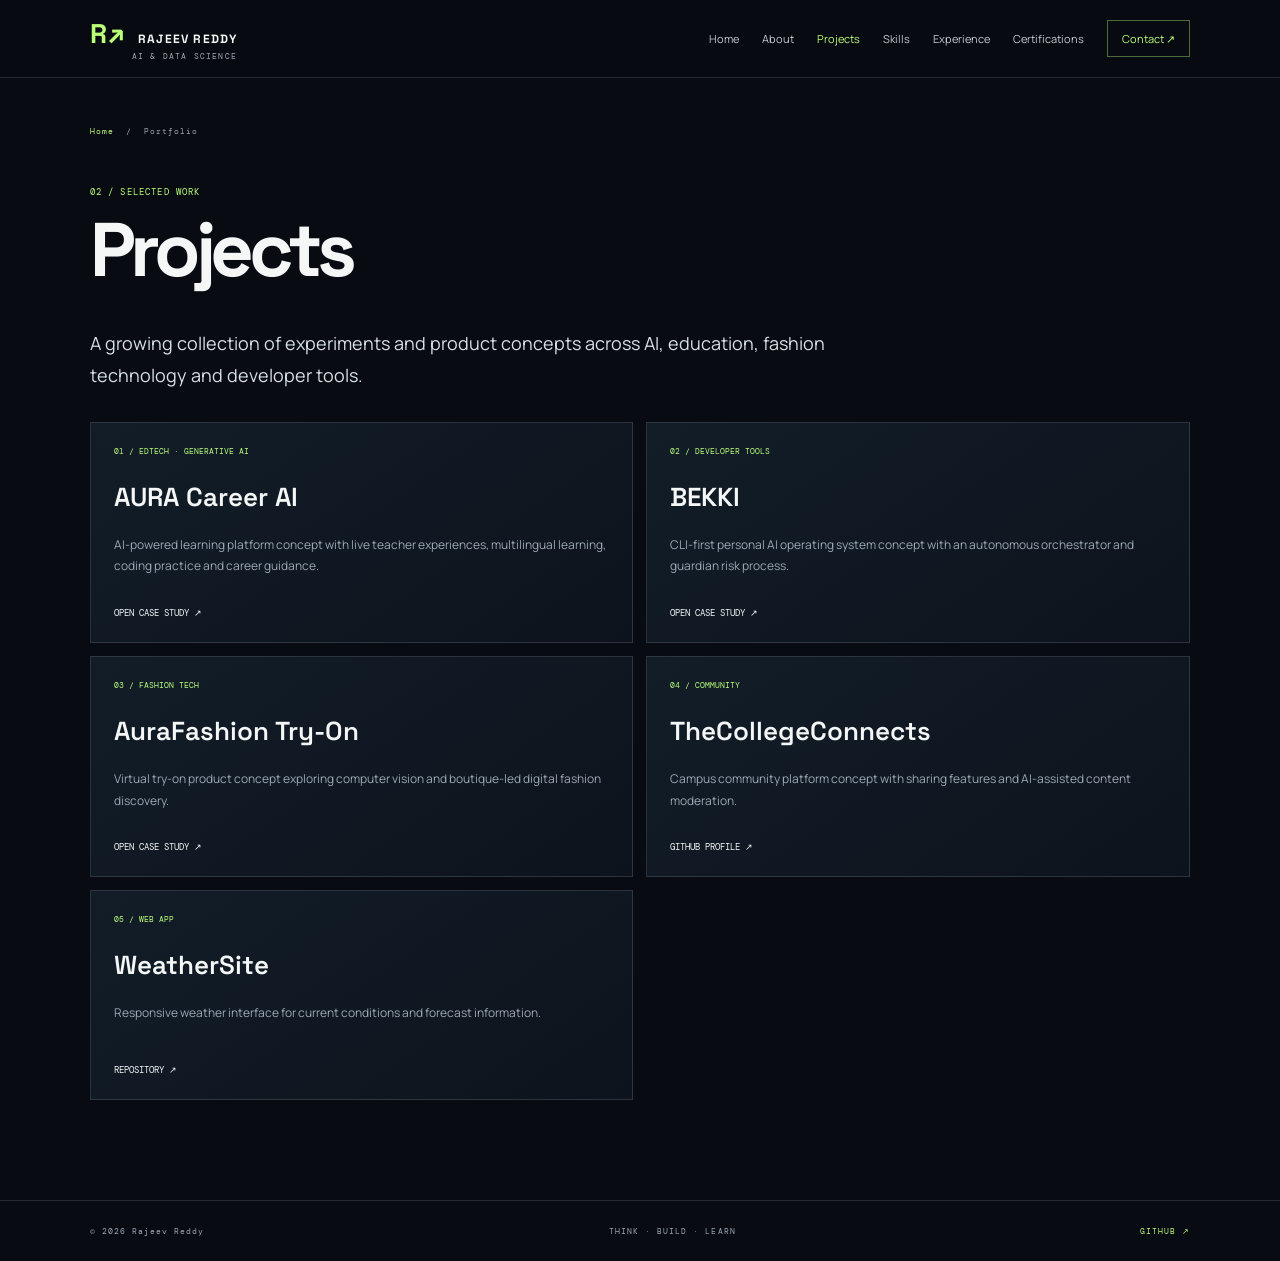
==== portfolio/projects/index.html @ c99e4bcc "Add dedicated portfolio module page: index.html" ====
<!doctype html><html lang="en"><head><meta charset="utf-8"><meta name="viewport" content="width=device-width,initial-scale=1"><meta name="theme-color" content="#080b12"><title>Projects | Rajeev Reddy</title><link rel="preconnect" href="https://fonts.googleapis.com"><link href="https://fonts.googleapis.com/css2?family=DM+Mono:wght@400;500&family=Manrope:wght@400;500;600;700;800&family=Space+Grotesk:wght@400;500;600;700&display=swap" rel="stylesheet"><link rel="stylesheet" href="/portfolio/modules.css"></head><body><header class="site-header"><a class="brand" href="/portfolio/"><b>R↗</b>RAJEEV REDDY<small>AI & DATA SCIENCE</small></a><button class="nav-toggle" aria-label="Toggle navigation">☰</button><nav class="site-nav"><a href="/portfolio/">Home</a><a href="/portfolio/about.html">About</a><a href="/portfolio/projects/">Projects</a><a href="/portfolio/skills.html">Skills</a><a href="/portfolio/experience.html">Experience</a><a href="/portfolio/certifications.html">Certifications</a><a class="nav-cta" href="/portfolio/contact.html">Contact ↗</a></nav></header><main class="module-wrap"><div class="breadcrumbs"><a href="/portfolio/">Home</a><span>/</span>Portfolio</div><p class="eyebrow">02 / SELECTED WORK</p><h1 class="page-title">Projects</h1><p class="lead">A growing collection of experiments and product concepts across AI, education, fashion technology and developer tools.</p><div class="project-list"><article class="project-card"><span class="num">01 / EDTECH · GENERATIVE AI</span><h2>AURA Career AI</h2><p>AI-powered learning platform concept with live teacher experiences, multilingual learning, coding practice and career guidance.</p><a href="/portfolio/projects/aura-career-ai.html">OPEN CASE STUDY ↗</a></article><article class="project-card"><span class="num">02 / DEVELOPER TOOLS</span><h2>BEKKI</h2><p>CLI-first personal AI operating system concept with an autonomous orchestrator and guardian risk process.</p><a href="/portfolio/projects/bekki.html">OPEN CASE STUDY ↗</a></article><article class="project-card"><span class="num">03 / FASHION TECH</span><h2>AuraFashion Try-On</h2><p>Virtual try-on product concept exploring computer vision and boutique-led digital fashion discovery.</p><a href="/portfolio/projects/aurafashion.html">OPEN CASE STUDY ↗</a></article><article class="project-card"><span class="num">04 / COMMUNITY</span><h2>TheCollegeConnects</h2><p>Campus community platform concept with sharing features and AI-assisted content moderation.</p><a href="https://github.com/rajeevreddy23">GITHUB PROFILE ↗</a></article><article class="project-card"><span class="num">05 / WEB APP</span><h2>WeatherSite</h2><p>Responsive weather interface for current conditions and forecast information.</p><a href="https://github.com/rajeevreddy23/WeatherSite">REPOSITORY ↗</a></article></div></main><footer class="site-footer"><span>© 2026 Rajeev Reddy</span><span>THINK · BUILD · LEARN</span><a href="https://github.com/rajeevreddy23">GITHUB ↗</a></footer><script src="/portfolio/modules.js"></script></body></html>
---- portfolio/modules.css ----
:root{--bg:#080b12;--panel:#111a25;--line:#ffffff20;--ink:#f4f7f6;--muted:#9ba8b3;--lime:#baff78;--cyan:#70e4d9;--mono:"DM Mono",monospace;--display:"Space Grotesk",sans-serif;--body:"Manrope",sans-serif}*{box-sizing:border-box}body{margin:0;background:var(--bg);color:var(--ink);font-family:var(--body)}a{color:inherit;text-decoration:none}.site-header{height:78px;padding:0 7%;display:flex;align-items:center;justify-content:space-between;position:sticky;top:0;background:#080b12ed;border-bottom:1px solid var(--line);z-index:20;backdrop-filter:blur(18px)}.brand{font:700 12px var(--display);letter-spacing:.1em}.brand b{color:var(--lime);font-size:27px;margin-right:12px}.brand small{display:block;color:var(--muted);font:8px var(--mono);margin-left:42px}.site-nav{display:flex;gap:23px;align-items:center}.site-nav a{font-size:11px;color:#c1cbd0}.site-nav a:hover,.site-nav .active{color:var(--lime)}.site-nav .nav-cta{border:1px solid #baff7866;padding:10px 14px;color:var(--lime)}.nav-toggle{display:none;background:none;color:white;border:0;font-size:23px}.home-wrap,.module-wrap{width:min(1160px,86%);margin:auto}.home-wrap{padding:90px 0}.home-grid{display:grid;grid-template-columns:1.05fr .95fr;gap:55px;align-items:center;min-height:480px}.eyebrow,.breadcrumbs,.module-card>span,.site-footer,.visual-caption,.meta{font:9px var(--mono);letter-spacing:.13em;color:var(--muted)}.eyebrow{color:var(--lime)}.status{font:9px var(--mono);color:var(--lime);margin-bottom:48px}.status i{display:inline-block;width:7px;height:7px;background:var(--lime);border-radius:50%;margin-right:8px}.home-title,.page-title{font:700 clamp(45px,6vw,76px)/1.04 var(--display);letter-spacing:-.07em;margin:16px 0}.home-title em{font-style:normal;color:var(--lime)}.home-title span{color:var(--cyan)}.home-copy,.body-copy{max-width:590px;color:var(--muted);font-size:13px;line-height:1.9}.actions{display:flex;gap:12px;margin-top:27px}.button{padding:14px 18px;font-size:11px;font-weight:700}.primary{background:var(--lime);color:#10170e}.secondary{border:1px solid var(--line)}.home-meta{display:flex;gap:24px;margin-top:55px;font:8px var(--mono);color:var(--muted)}.hero-visual{height:420px;position:relative;display:grid;place-items:center;background:radial-gradient(circle,#18363d,#0b1420 65%,#080b12);border:1px solid var(--line);overflow:hidden}.hero-visual:before{content:"";position:absolute;inset:0;background:linear-gradient(transparent 49%,#ffffff08 50%,transparent 51%),linear-gradient(90deg,transparent 49%,#ffffff08 50%,transparent 51%);background-size:34px 34px}.orbit{position:absolute;width:310px;height:310px;border:1px solid #70e4d966;border-radius:50%;animation:spin 22s linear infinite}.orbit.two{width:390px;height:190px;border-color:#a99aff88;animation-direction:reverse}.core{z-index:1;width:145px;height:145px;border-radius:50%;display:grid;place-content:center;text-align:center;background:radial-gradient(circle,#284b4c,#111b27 70%);border:1px solid #baff7888;box-shadow:0 0 60px #70e4d933}.core b{font:700 25px var(--display)}.core small{font:7px var(--mono);color:var(--muted)}.chip{position:absolute;z-index:2;padding:12px;background:#101c29e8;border:1px solid #ffffff25;font:8px var(--mono)}.c1{top:16%;left:4%}.c2{right:4%;top:45%}.c3{left:15%;bottom:13%}.visual-caption{position:absolute;bottom:13px;right:15px;font-size:7px}.module-section{padding-top:90px}.section-heading{display:flex;justify-content:space-between;align-items:end;gap:25px;margin-bottom:26px}.section-heading h2{font:600 40px var(--display);letter-spacing:-.05em;margin:8px 0}.section-heading em{font-style:normal;color:var(--lime)}.section-heading>p{max-width:340px;color:var(--muted);font-size:12px;line-height:1.8}.module-grid,.content-grid,.project-list{display:grid;grid-template-columns:repeat(3,1fr);gap:13px}.module-card,.content-card,.project-card{padding:23px;background:linear-gradient(145deg,#121d28,#0d131d);border:1px solid var(--line);transition:.25s}.module-card{min-height:165px;display:flex;flex-direction:column}.module-card:hover,.project-card:hover{transform:translateY(-4px);border-color:#baff7866}.module-card b{font:600 23px var(--display);margin-top:26px}.module-card b i{float:right;color:var(--lime);font-style:normal}.module-card small{font-size:10px;color:var(--muted);margin-top:8px}.module-card.featured{border-color:#baff7855;background:radial-gradient(ellipse at 100% 0,#263c32,#111b21 65%)}.module-wrap{padding:48px 0 100px;min-height:75vh}.breadcrumbs{display:flex;gap:12px;margin-bottom:50px;font-size:8px}.breadcrumbs a,.detail-link{color:var(--lime)}.page-title{margin:12px 0 38px}.lead{max-width:800px;color:#d6e0e3;font-size:18px;line-height:1.8}.content-grid{grid-template-columns:repeat(2,1fr);margin-top:32px}.content-card h2{font:600 22px var(--display);margin:12px 0}.content-card p,.project-card p{font-size:12px;color:var(--muted);line-height:1.8}.meta{color:var(--lime);font-size:8px}.tag-row{display:flex;flex-wrap:wrap;gap:7px;margin-top:16px}.tag-row span{border:1px solid var(--line);padding:7px 9px;font:8px var(--mono)}.project-list{grid-template-columns:repeat(2,1fr);margin-top:30px}.project-card{min-height:210px;display:flex;flex-direction:column}.project-card .num{font:8px var(--mono);color:var(--lime)}.project-card h2{font:600 26px var(--display);margin:24px 0 8px}.project-card a,.detail-link{font:9px var(--mono);margin-top:auto;padding-top:18px}.timeline{border-top:1px solid var(--line);margin-top:28px}.timeline-item{display:grid;grid-template-columns:220px 1fr;gap:25px;padding:27px 0;border-bottom:1px solid var(--line)}.timeline-item .date{font:9px var(--mono);color:var(--lime)}.timeline-item h2{font:600 22px var(--display);margin:0 0 8px}.timeline-item p{font-size:12px;color:var(--muted);line-height:1.8;margin:0}.contact-panel{padding:32px;border:1px solid #baff7855;background:radial-gradient(ellipse at 100% 0,#233b31,#101720 60%);max-width:760px}.contact-panel h2{font:600 30px var(--display)}.contact-panel a{display:inline-block;margin:12px 20px 0 0;color:var(--lime);font:10px var(--mono)}.site-footer{border-top:1px solid var(--line);padding:25px 7%;display:flex;justify-content:space-between;gap:15px;font-size:8px}.site-footer a{color:var(--lime)}@keyframes spin{to{transform:rotate(360deg)}}@media(max-width:800px){.site-header{height:68px}.nav-toggle{display:block}.site-nav{display:none;position:absolute;top:68px;left:0;right:0;padding:22px 7%;background:#0b111a;flex-direction:column;align-items:flex-start}.site-nav.open{display:flex}.home-grid{grid-template-columns:1fr}.hero-visual{height:320px}.module-grid{grid-template-columns:repeat(2,1fr)}.project-list,.content-grid{grid-template-columns:1fr}.section-heading{display:block}.timeline-item{grid-template-columns:1fr;gap:10px}.site-footer{flex-wrap:wrap}}@media(max-width:480px){.module-grid{grid-template-columns:1fr}.home-title{font-size:48px}.home-meta{flex-wrap:wrap}.actions{flex-wrap:wrap}.hero-visual{height:280px}}
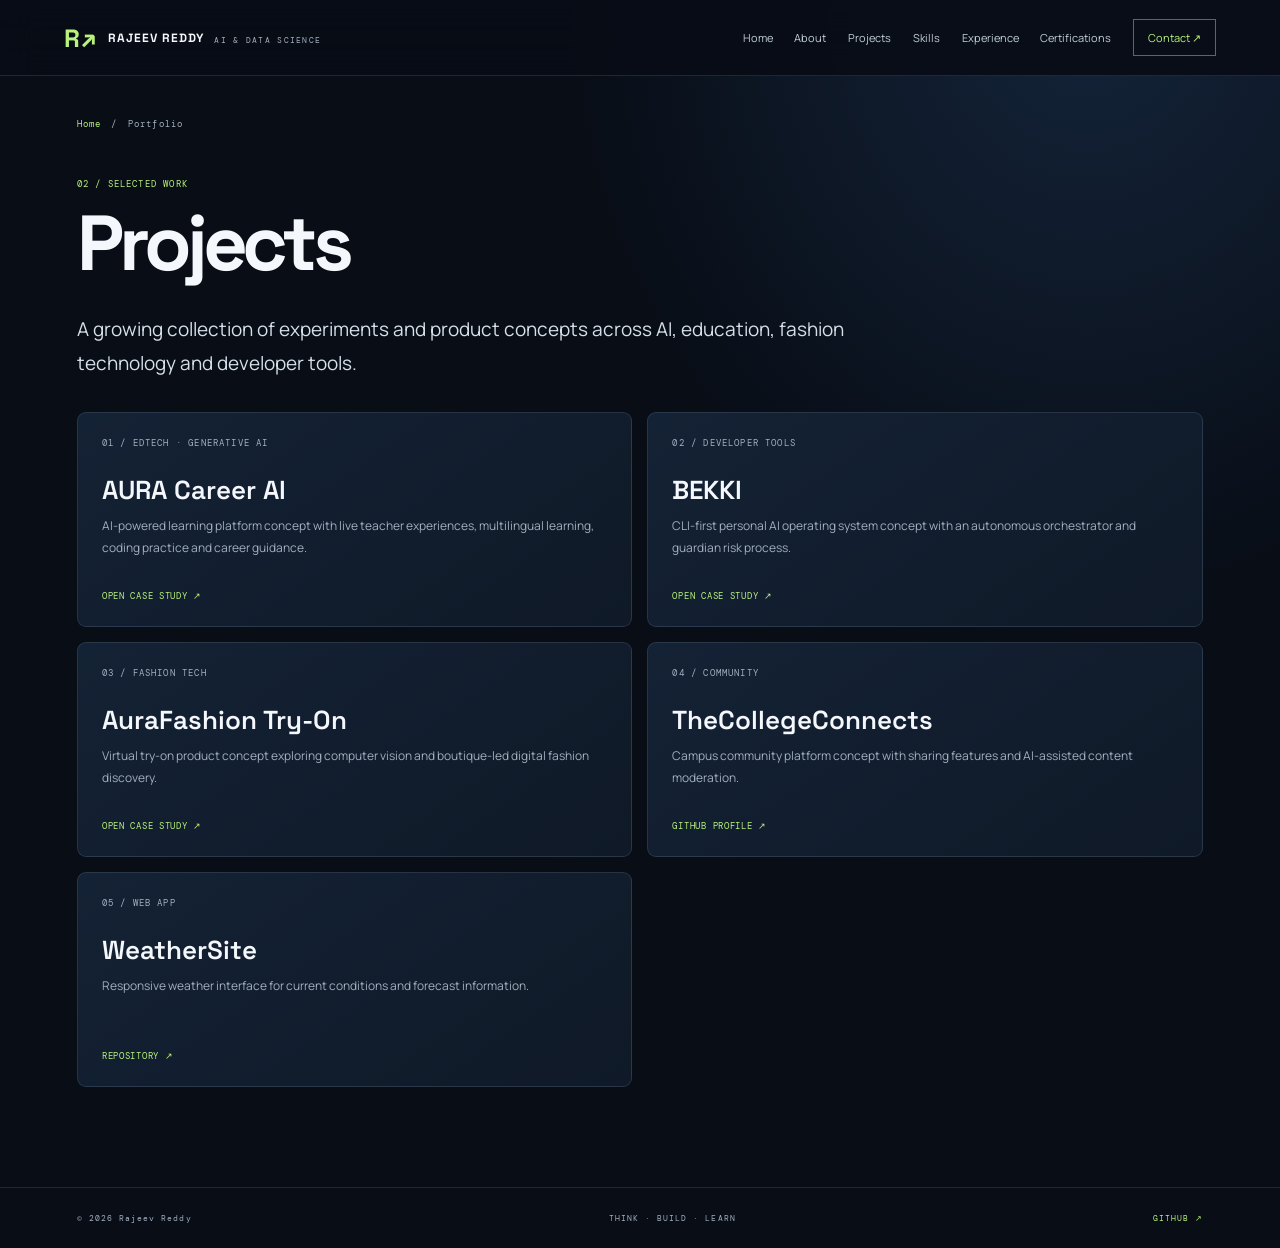
==== commit 352285a7: "Use verified GitHub profile destination for WeatherSite project" ====
--- a/portfolio/projects/index.html
+++ b/portfolio/projects/index.html
@@ -1 +1 @@
-<!doctype html><html lang="en"><head><meta charset="utf-8"><meta name="viewport" content="width=device-width,initial-scale=1"><meta name="theme-color" content="#080b12"><title>Projects | Rajeev Reddy</title><link rel="preconnect" href="https://fonts.googleapis.com"><link href="https://fonts.googleapis.com/css2?family=DM+Mono:wght@400;500&family=Manrope:wght@400;500;600;700;800&family=Space+Grotesk:wght@400;500;600;700&display=swap" rel="stylesheet"><link rel="stylesheet" href="/portfolio/modules.css"></head><body><header class="site-header"><a class="brand" href="/portfolio/"><b>R↗</b>RAJEEV REDDY<small>AI & DATA SCIENCE</small></a><button class="nav-toggle" aria-label="Toggle navigation">☰</button><nav class="site-nav"><a href="/portfolio/">Home</a><a href="/portfolio/about.html">About</a><a href="/portfolio/projects/">Projects</a><a href="/portfolio/skills.html">Skills</a><a href="/portfolio/experience.html">Experience</a><a href="/portfolio/certifications.html">Certifications</a><a class="nav-cta" href="/portfolio/contact.html">Contact ↗</a></nav></header><main class="module-wrap"><div class="breadcrumbs"><a href="/portfolio/">Home</a><span>/</span>Portfolio</div><p class="eyebrow">02 / SELECTED WORK</p><h1 class="page-title">Projects</h1><p class="lead">A growing collection of experiments and product concepts across AI, education, fashion technology and developer tools.</p><div class="project-list"><article class="project-card"><span class="num">01 / EDTECH · GENERATIVE AI</span><h2>AURA Career AI</h2><p>AI-powered learning platform concept with live teacher experiences, multilingual learning, coding practice and career guidance.</p><a href="/portfolio/projects/aura-career-ai.html">OPEN CASE STUDY ↗</a></article><article class="project-card"><span class="num">02 / DEVELOPER TOOLS</span><h2>BEKKI</h2><p>CLI-first personal AI operating system concept with an autonomous orchestrator and guardian risk process.</p><a href="/portfolio/projects/bekki.html">OPEN CASE STUDY ↗</a></article><article class="project-card"><span class="num">03 / FASHION TECH</span><h2>AuraFashion Try-On</h2><p>Virtual try-on product concept exploring computer vision and boutique-led digital fashion discovery.</p><a href="/portfolio/projects/aurafashion.html">OPEN CASE STUDY ↗</a></article><article class="project-card"><span class="num">04 / COMMUNITY</span><h2>TheCollegeConnects</h2><p>Campus community platform concept with sharing features and AI-assisted content moderation.</p><a href="https://github.com/rajeevreddy23">GITHUB PROFILE ↗</a></article><article class="project-card"><span class="num">05 / WEB APP</span><h2>WeatherSite</h2><p>Responsive weather interface for current conditions and forecast information.</p><a href="https://github.com/rajeevreddy23/WeatherSite">REPOSITORY ↗</a></article></div></main><footer class="site-footer"><span>© 2026 Rajeev Reddy</span><span>THINK · BUILD · LEARN</span><a href="https://github.com/rajeevreddy23">GITHUB ↗</a></footer><script src="/portfolio/modules.js"></script></body></html>+<!doctype html><html lang="en"><head><meta charset="utf-8"><meta name="viewport" content="width=device-width,initial-scale=1"><meta name="theme-color" content="#080b12"><title>Projects | Rajeev Reddy</title><link rel="preconnect" href="https://fonts.googleapis.com"><link href="https://fonts.googleapis.com/css2?family=DM+Mono:wght@400;500&family=Manrope:wght@400;500;600;700;800&family=Space+Grotesk:wght@400;500;600;700&display=swap" rel="stylesheet"><link rel="stylesheet" href="/portfolio/modules.css"></head><body><header class="site-header"><a class="brand" href="/portfolio/"><b>R↗</b>RAJEEV REDDY<small>AI & DATA SCIENCE</small></a><button class="nav-toggle" aria-label="Toggle navigation">☰</button><nav class="site-nav"><a href="/portfolio/">Home</a><a href="/portfolio/about.html">About</a><a href="/portfolio/projects/">Projects</a><a href="/portfolio/skills.html">Skills</a><a href="/portfolio/experience.html">Experience</a><a href="/portfolio/certifications.html">Certifications</a><a class="nav-cta" href="/portfolio/contact.html">Contact ↗</a></nav></header><main class="module-wrap"><div class="breadcrumbs"><a href="/portfolio/">Home</a><span>/</span>Portfolio</div><p class="eyebrow">02 / SELECTED WORK</p><h1 class="page-title">Projects</h1><p class="lead">A growing collection of experiments and product concepts across AI, education, fashion technology and developer tools.</p><div class="project-list"><article class="project-card"><span class="num">01 / EDTECH · GENERATIVE AI</span><h2>AURA Career AI</h2><p>AI-powered learning platform concept with live teacher experiences, multilingual learning, coding practice and career guidance.</p><a href="/portfolio/projects/aura-career-ai.html">OPEN CASE STUDY ↗</a></article><article class="project-card"><span class="num">02 / DEVELOPER TOOLS</span><h2>BEKKI</h2><p>CLI-first personal AI operating system concept with an autonomous orchestrator and guardian risk process.</p><a href="/portfolio/projects/bekki.html">OPEN CASE STUDY ↗</a></article><article class="project-card"><span class="num">03 / FASHION TECH</span><h2>AuraFashion Try-On</h2><p>Virtual try-on product concept exploring computer vision and boutique-led digital fashion discovery.</p><a href="/portfolio/projects/aurafashion.html">OPEN CASE STUDY ↗</a></article><article class="project-card"><span class="num">04 / COMMUNITY</span><h2>TheCollegeConnects</h2><p>Campus community platform concept with sharing features and AI-assisted content moderation.</p><a href="https://github.com/rajeevreddy23">GITHUB PROFILE ↗</a></article><article class="project-card"><span class="num">05 / WEB APP</span><h2>WeatherSite</h2><p>Responsive weather interface for current conditions and forecast information.</p><a href="https://github.com/rajeevreddy23">REPOSITORY ↗</a></article></div></main><footer class="site-footer"><span>© 2026 Rajeev Reddy</span><span>THINK · BUILD · LEARN</span><a href="https://github.com/rajeevreddy23">GITHUB ↗</a></footer><script src="/portfolio/modules.js"></script></body></html>
--- a/portfolio/modules.css
+++ b/portfolio/modules.css
@@ -1 +1 @@
-:root{--bg:#080b12;--panel:#111a25;--line:#ffffff20;--ink:#f4f7f6;--muted:#9ba8b3;--lime:#baff78;--cyan:#70e4d9;--mono:"DM Mono",monospace;--display:"Space Grotesk",sans-serif;--body:"Manrope",sans-serif}*{box-sizing:border-box}body{margin:0;background:var(--bg);color:var(--ink);font-family:var(--body)}a{color:inherit;text-decoration:none}.site-header{height:78px;padding:0 7%;display:flex;align-items:center;justify-content:space-between;position:sticky;top:0;background:#080b12ed;border-bottom:1px solid var(--line);z-index:20;backdrop-filter:blur(18px)}.brand{font:700 12px var(--display);letter-spacing:.1em}.brand b{color:var(--lime);font-size:27px;margin-right:12px}.brand small{display:block;color:var(--muted);font:8px var(--mono);margin-left:42px}.site-nav{display:flex;gap:23px;align-items:center}.site-nav a{font-size:11px;color:#c1cbd0}.site-nav a:hover,.site-nav .active{color:var(--lime)}.site-nav .nav-cta{border:1px solid #baff7866;padding:10px 14px;color:var(--lime)}.nav-toggle{display:none;background:none;color:white;border:0;font-size:23px}.home-wrap,.module-wrap{width:min(1160px,86%);margin:auto}.home-wrap{padding:90px 0}.home-grid{display:grid;grid-template-columns:1.05fr .95fr;gap:55px;align-items:center;min-height:480px}.eyebrow,.breadcrumbs,.module-card>span,.site-footer,.visual-caption,.meta{font:9px var(--mono);letter-spacing:.13em;color:var(--muted)}.eyebrow{color:var(--lime)}.status{font:9px var(--mono);color:var(--lime);margin-bottom:48px}.status i{display:inline-block;width:7px;height:7px;background:var(--lime);border-radius:50%;margin-right:8px}.home-title,.page-title{font:700 clamp(45px,6vw,76px)/1.04 var(--display);letter-spacing:-.07em;margin:16px 0}.home-title em{font-style:normal;color:var(--lime)}.home-title span{color:var(--cyan)}.home-copy,.body-copy{max-width:590px;color:var(--muted);font-size:13px;line-height:1.9}.actions{display:flex;gap:12px;margin-top:27px}.button{padding:14px 18px;font-size:11px;font-weight:700}.primary{background:var(--lime);color:#10170e}.secondary{border:1px solid var(--line)}.home-meta{display:flex;gap:24px;margin-top:55px;font:8px var(--mono);color:var(--muted)}.hero-visual{height:420px;position:relative;display:grid;place-items:center;background:radial-gradient(circle,#18363d,#0b1420 65%,#080b12);border:1px solid var(--line);overflow:hidden}.hero-visual:before{content:"";position:absolute;inset:0;background:linear-gradient(transparent 49%,#ffffff08 50%,transparent 51%),linear-gradient(90deg,transparent 49%,#ffffff08 50%,transparent 51%);background-size:34px 34px}.orbit{position:absolute;width:310px;height:310px;border:1px solid #70e4d966;border-radius:50%;animation:spin 22s linear infinite}.orbit.two{width:390px;height:190px;border-color:#a99aff88;animation-direction:reverse}.core{z-index:1;width:145px;height:145px;border-radius:50%;display:grid;place-content:center;text-align:center;background:radial-gradient(circle,#284b4c,#111b27 70%);border:1px solid #baff7888;box-shadow:0 0 60px #70e4d933}.core b{font:700 25px var(--display)}.core small{font:7px var(--mono);color:var(--muted)}.chip{position:absolute;z-index:2;padding:12px;background:#101c29e8;border:1px solid #ffffff25;font:8px var(--mono)}.c1{top:16%;left:4%}.c2{right:4%;top:45%}.c3{left:15%;bottom:13%}.visual-caption{position:absolute;bottom:13px;right:15px;font-size:7px}.module-section{padding-top:90px}.section-heading{display:flex;justify-content:space-between;align-items:end;gap:25px;margin-bottom:26px}.section-heading h2{font:600 40px var(--display);letter-spacing:-.05em;margin:8px 0}.section-heading em{font-style:normal;color:var(--lime)}.section-heading>p{max-width:340px;color:var(--muted);font-size:12px;line-height:1.8}.module-grid,.content-grid,.project-list{display:grid;grid-template-columns:repeat(3,1fr);gap:13px}.module-card,.content-card,.project-card{padding:23px;background:linear-gradient(145deg,#121d28,#0d131d);border:1px solid var(--line);transition:.25s}.module-card{min-height:165px;display:flex;flex-direction:column}.module-card:hover,.project-card:hover{transform:translateY(-4px);border-color:#baff7866}.module-card b{font:600 23px var(--display);margin-top:26px}.module-card b i{float:right;color:var(--lime);font-style:normal}.module-card small{font-size:10px;color:var(--muted);margin-top:8px}.module-card.featured{border-color:#baff7855;background:radial-gradient(ellipse at 100% 0,#263c32,#111b21 65%)}.module-wrap{padding:48px 0 100px;min-height:75vh}.breadcrumbs{display:flex;gap:12px;margin-bottom:50px;font-size:8px}.breadcrumbs a,.detail-link{color:var(--lime)}.page-title{margin:12px 0 38px}.lead{max-width:800px;color:#d6e0e3;font-size:18px;line-height:1.8}.content-grid{grid-template-columns:repeat(2,1fr);margin-top:32px}.content-card h2{font:600 22px var(--display);margin:12px 0}.content-card p,.project-card p{font-size:12px;color:var(--muted);line-height:1.8}.meta{color:var(--lime);font-size:8px}.tag-row{display:flex;flex-wrap:wrap;gap:7px;margin-top:16px}.tag-row span{border:1px solid var(--line);padding:7px 9px;font:8px var(--mono)}.project-list{grid-template-columns:repeat(2,1fr);margin-top:30px}.project-card{min-height:210px;display:flex;flex-direction:column}.project-card .num{font:8px var(--mono);color:var(--lime)}.project-card h2{font:600 26px var(--display);margin:24px 0 8px}.project-card a,.detail-link{font:9px var(--mono);margin-top:auto;padding-top:18px}.timeline{border-top:1px solid var(--line);margin-top:28px}.timeline-item{display:grid;grid-template-columns:220px 1fr;gap:25px;padding:27px 0;border-bottom:1px solid var(--line)}.timeline-item .date{font:9px var(--mono);color:var(--lime)}.timeline-item h2{font:600 22px var(--display);margin:0 0 8px}.timeline-item p{font-size:12px;color:var(--muted);line-height:1.8;margin:0}.contact-panel{padding:32px;border:1px solid #baff7855;background:radial-gradient(ellipse at 100% 0,#233b31,#101720 60%);max-width:760px}.contact-panel h2{font:600 30px var(--display)}.contact-panel a{display:inline-block;margin:12px 20px 0 0;color:var(--lime);font:10px var(--mono)}.site-footer{border-top:1px solid var(--line);padding:25px 7%;display:flex;justify-content:space-between;gap:15px;font-size:8px}.site-footer a{color:var(--lime)}@keyframes spin{to{transform:rotate(360deg)}}@media(max-width:800px){.site-header{height:68px}.nav-toggle{display:block}.site-nav{display:none;position:absolute;top:68px;left:0;right:0;padding:22px 7%;background:#0b111a;flex-direction:column;align-items:flex-start}.site-nav.open{display:flex}.home-grid{grid-template-columns:1fr}.hero-visual{height:320px}.module-grid{grid-template-columns:repeat(2,1fr)}.project-list,.content-grid{grid-template-columns:1fr}.section-heading{display:block}.timeline-item{grid-template-columns:1fr;gap:10px}.site-footer{flex-wrap:wrap}}@media(max-width:480px){.module-grid{grid-template-columns:1fr}.home-title{font-size:48px}.home-meta{flex-wrap:wrap}.actions{flex-wrap:wrap}.hero-visual{height:280px}}+:root{color-scheme:dark;--bg:#080d16;--surface:#101a28;--surface2:#142235;--line:rgba(185,207,226,.14);--text:#f4f7fb;--muted:#a2afbf;--accent:#b9f27c;--blue:#79c8ff;--mono:"DM Mono",monospace;--display:"Space Grotesk",sans-serif;--body:"Manrope",sans-serif}*{box-sizing:border-box}html{scroll-behavior:smooth;scroll-padding-top:90px}body{margin:0;min-width:320px;background:radial-gradient(ellipse at 85% 0%,#14243a 0,transparent 34%),var(--bg);color:var(--text);font-family:var(--body);overflow-x:hidden}a{color:inherit;text-decoration:none}button{font:inherit}.site-header{height:76px;padding:0 max(5%,calc((100% - 1240px)/2));display:flex;align-items:center;justify-content:space-between;gap:24px;position:sticky;top:0;background:rgba(8,13,22,.92);border-bottom:1px solid var(--line);z-index:50;backdrop-filter:blur(18px)}.brand{display:flex;align-items:center;gap:10px;white-space:nowrap;font:700 12px var(--display);letter-spacing:.08em}.brand b{font-size:25px;color:var(--accent)}.brand small{display:block;font:8px var(--mono);color:var(--muted);letter-spacing:.16em;margin-top:4px}.site-nav{display:flex;align-items:center;gap:clamp(12px,1.7vw,24px)}.site-nav a{font-size:11px;color:#c3cfdb;white-space:nowrap;transition:color .2s}.site-nav a:hover,.site-nav a.active{color:var(--accent)}.site-nav .nav-cta{padding:10px 14px;border:1px solid #b9f27c70;color:var(--accent)}.nav-toggle{display:none;background:transparent;color:var(--text);border:1px solid var(--line);border-radius:9px;padding:8px 11px;font-size:20px}.home-wrap,.module-wrap{width:min(1160px,88%);margin-inline:auto}.home-wrap{padding:clamp(55px,8vw,100px) 0 90px}.home-grid{display:grid;grid-template-columns:minmax(0,1.05fr) minmax(300px,.95fr);gap:clamp(28px,5vw,68px);align-items:center}.status,.eyebrow,.breadcrumbs,.module-card>span,.site-footer,.visual-caption,.meta,.project-card .num,.timeline-item .date{font:9px var(--mono);letter-spacing:.13em;color:var(--muted)}.status{color:var(--accent);margin-bottom:38px}.status i{display:inline-block;width:7px;height:7px;border-radius:50%;background:var(--accent);box-shadow:0 0 12px #b9f27c88;margin-right:9px}.eyebrow{color:var(--accent);margin:0 0 14px}.home-title,.page-title{font:700 clamp(44px,6.1vw,78px)/1.02 var(--display);letter-spacing:-.065em;margin:15px 0 22px;overflow-wrap:anywhere}.home-title em,.section-heading em{font-style:normal;color:var(--accent)}.home-title>span{color:var(--blue)}.home-copy,.body-copy{max-width:570px;color:var(--muted);font-size:14px;line-height:1.9}.actions{display:flex;flex-wrap:wrap;gap:12px;margin-top:27px}.button{display:inline-flex;align-items:center;justify-content:center;min-height:46px;padding:0 18px;font-size:11px;font-weight:800;border-radius:5px;transition:transform .2s,background .2s}.button:hover{transform:translateY(-2px)}.primary{background:var(--accent);color:#11190d}.secondary{border:1px solid var(--line);background:#ffffff05}.home-meta{display:flex;flex-wrap:wrap;gap:22px;margin-top:48px;font:8px var(--mono);letter-spacing:.1em;color:var(--muted)}.hero-visual{height:clamp(300px,38vw,440px);min-width:0;position:relative;display:grid;place-items:center;background:radial-gradient(circle at 50% 45%,#1b3547,#101b2b 58%,#0b111c);border:1px solid var(--line);border-radius:14px;overflow:hidden;isolation:isolate}.hero-visual:before{content:"";position:absolute;inset:0;background-image:linear-gradient(#ffffff08 1px,transparent 1px),linear-gradient(90deg,#ffffff08 1px,transparent 1px);background-size:34px 34px;mask-image:radial-gradient(ellipse at center,#000 20%,transparent 80%)}.orbit{position:absolute;width:min(72%,310px);aspect-ratio:1;border:1px solid #79c8ff65;border-radius:50%;animation:spin 28s linear infinite}.orbit.two{width:min(92%,390px);height:auto;aspect-ratio:2.05;border-color:#b9f27c65;transform:rotate(-28deg);animation-direction:reverse}.core{z-index:1;width:clamp(110px,16vw,150px);aspect-ratio:1;border-radius:50%;display:grid;place-content:center;text-align:center;background:radial-gradient(circle at 35% 25%,#35556a,#111d2d 72%);border:1px solid #b9f27c88;box-shadow:0 0 60px #79c8ff20}.core b{font:700 clamp(22px,3vw,28px) var(--display)}.core small{font:7px var(--mono);color:var(--muted);margin-top:6px}.chip{position:absolute;z-index:2;max-width:46%;padding:10px 12px;background:#0b1422ed;border:1px solid #ffffff25;border-radius:5px;font:clamp(7px,.8vw,9px) var(--mono);letter-spacing:.04em;white-space:nowrap}.c1{top:16%;left:4%}.c2{right:3%;top:47%}.c3{left:12%;bottom:14%}.visual-caption{position:absolute;bottom:14px;right:14px;font-size:7px}.module-section{padding-top:clamp(70px,9vw,112px)}.section-heading{display:flex;justify-content:space-between;align-items:end;gap:30px;margin-bottom:28px}.section-heading h2{font:600 clamp(32px,4.2vw,48px)/1.08 var(--display);letter-spacing:-.055em;margin:8px 0}.section-heading>p{max-width:350px;color:var(--muted);font-size:12px;line-height:1.8}.module-grid{display:grid;grid-template-columns:repeat(3,minmax(0,1fr));gap:14px}.module-card,.content-card,.project-card{min-width:0;padding:24px;background:linear-gradient(145deg,#142235,#0f1927);border:1px solid var(--line);border-radius:9px;transition:transform .22s,border-color .22s,background .22s}.module-card{min-height:165px;display:flex;flex-direction:column}.module-card:hover,.project-card:hover{transform:translateY(-4px);border-color:#b9f27c80}.module-card b{font:600 clamp(20px,2vw,24px) var(--display);margin-top:25px}.module-card b i{float:right;color:var(--accent);font-style:normal}.module-card small{font-size:11px;line-height:1.6;color:var(--muted);margin-top:8px}.module-card.featured{border-color:#b9f27c70;background:linear-gradient(145deg,#1c342e,#101c27)}.module-wrap{padding:42px 0 100px;min-height:78vh}.breadcrumbs{display:flex;flex-wrap:wrap;gap:10px;margin-bottom:48px;font-size:9px}.breadcrumbs a,.detail-link{color:var(--accent)}.page-title{margin:12px 0 28px}.lead{max-width:800px;color:#d6e0e9;font-size:clamp(16px,2vw,19px);line-height:1.8}.content-grid{display:grid;grid-template-columns:repeat(2,minmax(0,1fr));gap:14px;margin-top:32px}.content-card h2{font:600 22px var(--display);margin:12px 0}.content-card p,.project-card p{font-size:12px;color:var(--muted);line-height:1.85}.meta{color:var(--accent);font-size:8px}.tag-row{display:flex;flex-wrap:wrap;gap:7px;margin-top:16px}.tag-row span{border:1px solid var(--line);border-radius:4px;padding:8px 10px;font:8px var(--mono);color:#d0dce6}.project-list{display:grid;grid-template-columns:repeat(2,minmax(0,1fr));gap:15px;margin-top:32px}.project-card{min-height:215px;display:flex;flex-direction:column}.project-card h2{font:600 26px var(--display);margin:24px 0 8px}.project-card p{margin:0 0 18px}.project-card>a,.detail-link{font:9px var(--mono);letter-spacing:.08em;margin-top:auto;padding-top:12px}.project-card>a{color:var(--accent)}.timeline{border-top:1px solid var(--line);margin-top:30px}.timeline-item{display:grid;grid-template-columns:220px minmax(0,1fr);gap:25px;padding:27px 0;border-bottom:1px solid var(--line)}.timeline-item .date{color:var(--accent)}.timeline-item h2{font:600 22px var(--display);margin:0 0 8px}.timeline-item p{color:var(--muted);font-size:12px;line-height:1.8;margin:0}.contact-panel{padding:clamp(24px,5vw,40px);border:1px solid #b9f27c70;border-radius:12px;background:radial-gradient(ellipse at 100% 0,#243b38,#111b29 65%);max-width:780px}.contact-panel h2{font:600 clamp(25px,4vw,34px) var(--display)}.contact-panel a{display:inline-block;margin:10px 20px 0 0;color:var(--accent);font:10px var(--mono)}.site-footer{border-top:1px solid var(--line);padding:25px max(6%,calc((100% - 1160px)/2));display:flex;justify-content:space-between;gap:15px;font-size:8px}.site-footer a{color:var(--accent)}@keyframes spin{to{transform:rotate(360deg)}}@media(max-width:980px){.site-header{padding-inline:5%}.nav-toggle{display:block}.site-nav{display:none;position:absolute;top:75px;left:0;right:0;padding:18px 6% 24px;background:#0b1421;border-bottom:1px solid var(--line);box-shadow:0 18px 30px #0008;flex-direction:column;align-items:stretch;gap:0}.site-nav.open{display:flex}.site-nav a{padding:13px 3px;border-bottom:1px solid #ffffff0c;font-size:13px}.site-nav .nav-cta{margin-top:12px;text-align:center;border:1px solid #b9f27c70}.home-grid{grid-template-columns:minmax(0,1fr) minmax(250px,.85fr);gap:28px}.home-title{font-size:clamp(42px,6vw,62px)}.module-grid{grid-template-columns:repeat(2,minmax(0,1fr))}}@media(max-width:680px){.site-header{height:68px}.site-nav{top:67px}.brand{font-size:11px}.home-wrap,.module-wrap{width:88%}.home-wrap{padding-top:48px}.home-grid{grid-template-columns:minmax(0,1fr);gap:34px}.home-title{font-size:clamp(43px,11vw,62px);line-height:1.02}.status{font-size:8px;margin-bottom:30px}.home-copy{font-size:13px}.hero-visual{height:300px;width:100%}.module-section{padding-top:68px}.section-heading{display:block}.section-heading>p{margin-top:12px}.module-grid,.project-list,.content-grid{grid-template-columns:minmax(0,1fr)}.module-card{min-height:145px}.module-card b{margin-top:20px}.module-wrap{padding-top:30px}.breadcrumbs{margin-bottom:35px}.page-title{font-size:clamp(42px,11vw,58px)}.lead{font-size:16px}.timeline-item{grid-template-columns:minmax(0,1fr);gap:9px}.site-footer{padding:22px 6%;flex-wrap:wrap}.home-meta{margin-top:35px}.chip{font-size:7px;padding:8px}.c1{left:3%}.c2{right:2%}.c3{left:8%}}@media(max-width:380px){.home-title{font-size:42px}.actions .button{width:100%}.hero-visual{height:260px}.chip{letter-spacing:0}.module-card,.content-card,.project-card{padding:20px}}@media(prefers-reduced-motion:reduce){*,*::before,*::after{scroll-behavior:auto!important;animation-duration:.01ms!important;animation-iteration-count:1!important;transition-duration:.01ms!important}}
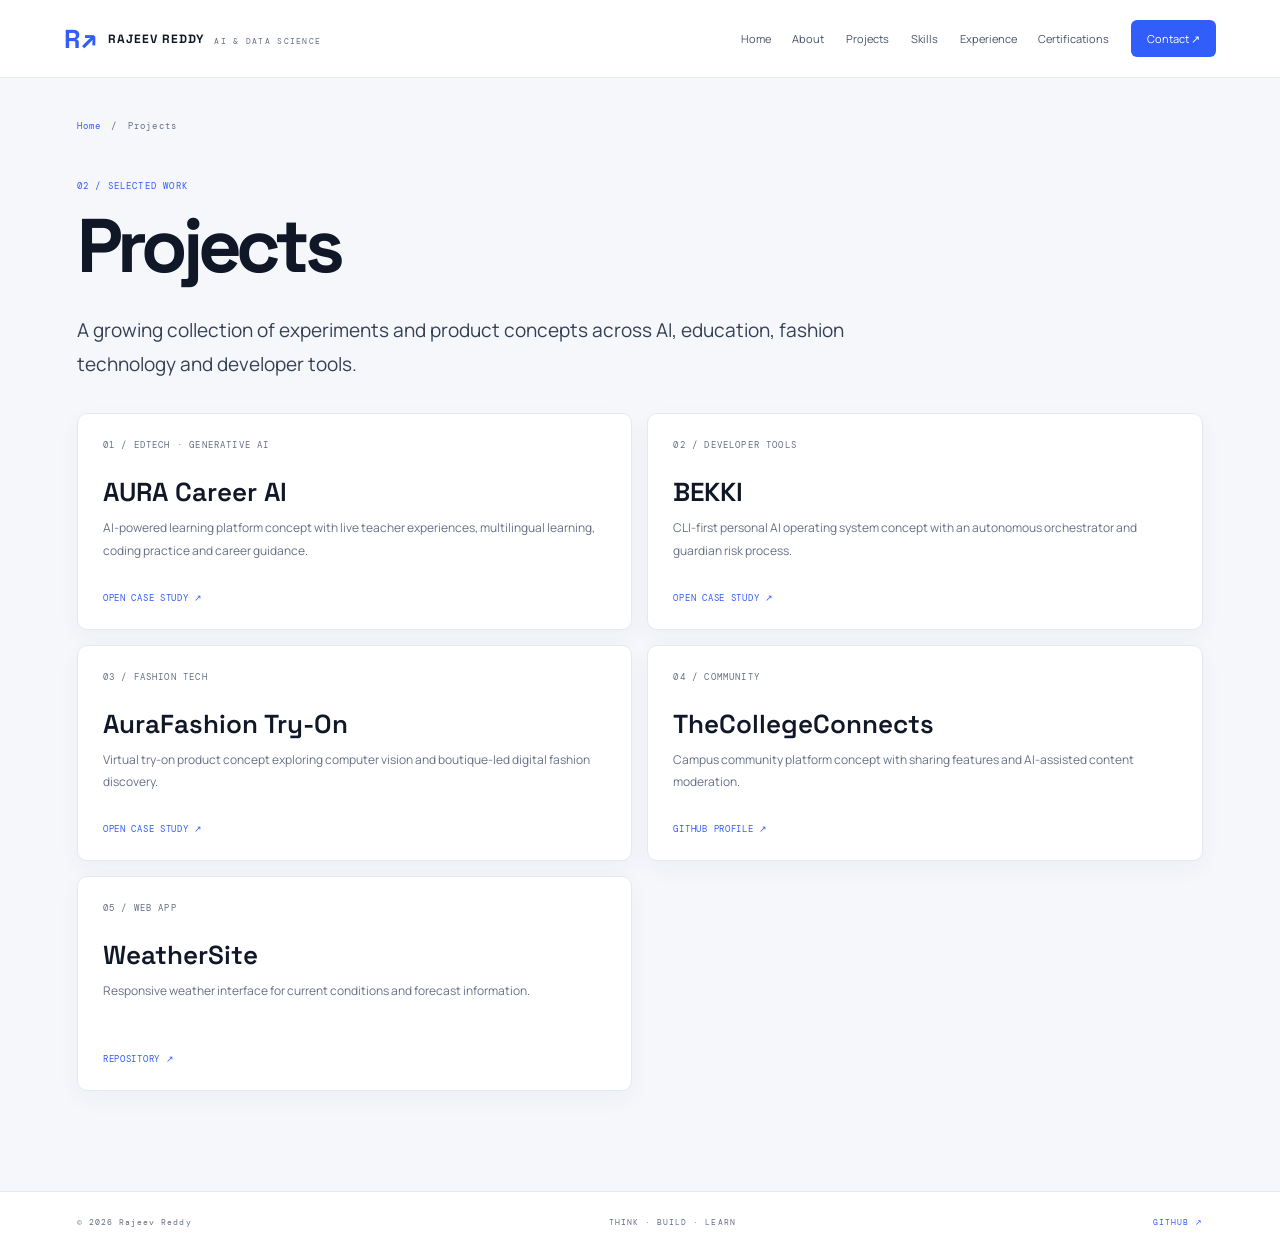
==== commit bd098b05: "Polish module breadcrumbs and contact links" ====
--- a/portfolio/projects/index.html
+++ b/portfolio/projects/index.html
@@ -1 +1 @@
-<!doctype html><html lang="en"><head><meta charset="utf-8"><meta name="viewport" content="width=device-width,initial-scale=1"><meta name="theme-color" content="#080b12"><title>Projects | Rajeev Reddy</title><link rel="preconnect" href="https://fonts.googleapis.com"><link href="https://fonts.googleapis.com/css2?family=DM+Mono:wght@400;500&family=Manrope:wght@400;500;600;700;800&family=Space+Grotesk:wght@400;500;600;700&display=swap" rel="stylesheet"><link rel="stylesheet" href="/portfolio/modules.css"></head><body><header class="site-header"><a class="brand" href="/portfolio/"><b>R↗</b>RAJEEV REDDY<small>AI & DATA SCIENCE</small></a><button class="nav-toggle" aria-label="Toggle navigation">☰</button><nav class="site-nav"><a href="/portfolio/">Home</a><a href="/portfolio/about.html">About</a><a href="/portfolio/projects/">Projects</a><a href="/portfolio/skills.html">Skills</a><a href="/portfolio/experience.html">Experience</a><a href="/portfolio/certifications.html">Certifications</a><a class="nav-cta" href="/portfolio/contact.html">Contact ↗</a></nav></header><main class="module-wrap"><div class="breadcrumbs"><a href="/portfolio/">Home</a><span>/</span>Portfolio</div><p class="eyebrow">02 / SELECTED WORK</p><h1 class="page-title">Projects</h1><p class="lead">A growing collection of experiments and product concepts across AI, education, fashion technology and developer tools.</p><div class="project-list"><article class="project-card"><span class="num">01 / EDTECH · GENERATIVE AI</span><h2>AURA Career AI</h2><p>AI-powered learning platform concept with live teacher experiences, multilingual learning, coding practice and career guidance.</p><a href="/portfolio/projects/aura-career-ai.html">OPEN CASE STUDY ↗</a></article><article class="project-card"><span class="num">02 / DEVELOPER TOOLS</span><h2>BEKKI</h2><p>CLI-first personal AI operating system concept with an autonomous orchestrator and guardian risk process.</p><a href="/portfolio/projects/bekki.html">OPEN CASE STUDY ↗</a></article><article class="project-card"><span class="num">03 / FASHION TECH</span><h2>AuraFashion Try-On</h2><p>Virtual try-on product concept exploring computer vision and boutique-led digital fashion discovery.</p><a href="/portfolio/projects/aurafashion.html">OPEN CASE STUDY ↗</a></article><article class="project-card"><span class="num">04 / COMMUNITY</span><h2>TheCollegeConnects</h2><p>Campus community platform concept with sharing features and AI-assisted content moderation.</p><a href="https://github.com/rajeevreddy23">GITHUB PROFILE ↗</a></article><article class="project-card"><span class="num">05 / WEB APP</span><h2>WeatherSite</h2><p>Responsive weather interface for current conditions and forecast information.</p><a href="https://github.com/rajeevreddy23">REPOSITORY ↗</a></article></div></main><footer class="site-footer"><span>© 2026 Rajeev Reddy</span><span>THINK · BUILD · LEARN</span><a href="https://github.com/rajeevreddy23">GITHUB ↗</a></footer><script src="/portfolio/modules.js"></script></body></html>+<!doctype html><html lang="en"><head><meta charset="utf-8"><meta name="viewport" content="width=device-width,initial-scale=1"><meta name="theme-color" content="#080b12"><title>Projects | Rajeev Reddy</title><link rel="preconnect" href="https://fonts.googleapis.com"><link href="https://fonts.googleapis.com/css2?family=DM+Mono:wght@400;500&family=Manrope:wght@400;500;600;700;800&family=Space+Grotesk:wght@400;500;600;700&display=swap" rel="stylesheet"><link rel="stylesheet" href="/portfolio/modules.css"></head><body><header class="site-header"><a class="brand" href="/portfolio/"><b>R↗</b>RAJEEV REDDY<small>AI & DATA SCIENCE</small></a><button class="nav-toggle" aria-label="Toggle navigation">☰</button><nav class="site-nav"><a href="/portfolio/">Home</a><a href="/portfolio/about.html">About</a><a href="/portfolio/projects/">Projects</a><a href="/portfolio/skills.html">Skills</a><a href="/portfolio/experience.html">Experience</a><a href="/portfolio/certifications.html">Certifications</a><a class="nav-cta" href="/portfolio/contact.html">Contact ↗</a></nav></header><main class="module-wrap"><div class="breadcrumbs"><a href="/portfolio/">Home</a><span>/</span>Projects</div><p class="eyebrow">02 / SELECTED WORK</p><h1 class="page-title">Projects</h1><p class="lead">A growing collection of experiments and product concepts across AI, education, fashion technology and developer tools.</p><div class="project-list"><article class="project-card"><span class="num">01 / EDTECH · GENERATIVE AI</span><h2>AURA Career AI</h2><p>AI-powered learning platform concept with live teacher experiences, multilingual learning, coding practice and career guidance.</p><a href="/portfolio/projects/aura-career-ai.html">OPEN CASE STUDY ↗</a></article><article class="project-card"><span class="num">02 / DEVELOPER TOOLS</span><h2>BEKKI</h2><p>CLI-first personal AI operating system concept with an autonomous orchestrator and guardian risk process.</p><a href="/portfolio/projects/bekki.html">OPEN CASE STUDY ↗</a></article><article class="project-card"><span class="num">03 / FASHION TECH</span><h2>AuraFashion Try-On</h2><p>Virtual try-on product concept exploring computer vision and boutique-led digital fashion discovery.</p><a href="/portfolio/projects/aurafashion.html">OPEN CASE STUDY ↗</a></article><article class="project-card"><span class="num">04 / COMMUNITY</span><h2>TheCollegeConnects</h2><p>Campus community platform concept with sharing features and AI-assisted content moderation.</p><a href="https://github.com/rajeevreddy23">GITHUB PROFILE ↗</a></article><article class="project-card"><span class="num">05 / WEB APP</span><h2>WeatherSite</h2><p>Responsive weather interface for current conditions and forecast information.</p><a href="https://github.com/rajeevreddy23">REPOSITORY ↗</a></article></div></main><footer class="site-footer"><span>© 2026 Rajeev Reddy</span><span>THINK · BUILD · LEARN</span><a href="https://github.com/rajeevreddy23">GITHUB ↗</a></footer><script src="/portfolio/modules.js"></script></body></html>
--- a/portfolio/modules.css
+++ b/portfolio/modules.css
@@ -1 +1 @@
-:root{color-scheme:dark;--bg:#080d16;--surface:#101a28;--surface2:#142235;--line:rgba(185,207,226,.14);--text:#f4f7fb;--muted:#a2afbf;--accent:#b9f27c;--blue:#79c8ff;--mono:"DM Mono",monospace;--display:"Space Grotesk",sans-serif;--body:"Manrope",sans-serif}*{box-sizing:border-box}html{scroll-behavior:smooth;scroll-padding-top:90px}body{margin:0;min-width:320px;background:radial-gradient(ellipse at 85% 0%,#14243a 0,transparent 34%),var(--bg);color:var(--text);font-family:var(--body);overflow-x:hidden}a{color:inherit;text-decoration:none}button{font:inherit}.site-header{height:76px;padding:0 max(5%,calc((100% - 1240px)/2));display:flex;align-items:center;justify-content:space-between;gap:24px;position:sticky;top:0;background:rgba(8,13,22,.92);border-bottom:1px solid var(--line);z-index:50;backdrop-filter:blur(18px)}.brand{display:flex;align-items:center;gap:10px;white-space:nowrap;font:700 12px var(--display);letter-spacing:.08em}.brand b{font-size:25px;color:var(--accent)}.brand small{display:block;font:8px var(--mono);color:var(--muted);letter-spacing:.16em;margin-top:4px}.site-nav{display:flex;align-items:center;gap:clamp(12px,1.7vw,24px)}.site-nav a{font-size:11px;color:#c3cfdb;white-space:nowrap;transition:color .2s}.site-nav a:hover,.site-nav a.active{color:var(--accent)}.site-nav .nav-cta{padding:10px 14px;border:1px solid #b9f27c70;color:var(--accent)}.nav-toggle{display:none;background:transparent;color:var(--text);border:1px solid var(--line);border-radius:9px;padding:8px 11px;font-size:20px}.home-wrap,.module-wrap{width:min(1160px,88%);margin-inline:auto}.home-wrap{padding:clamp(55px,8vw,100px) 0 90px}.home-grid{display:grid;grid-template-columns:minmax(0,1.05fr) minmax(300px,.95fr);gap:clamp(28px,5vw,68px);align-items:center}.status,.eyebrow,.breadcrumbs,.module-card>span,.site-footer,.visual-caption,.meta,.project-card .num,.timeline-item .date{font:9px var(--mono);letter-spacing:.13em;color:var(--muted)}.status{color:var(--accent);margin-bottom:38px}.status i{display:inline-block;width:7px;height:7px;border-radius:50%;background:var(--accent);box-shadow:0 0 12px #b9f27c88;margin-right:9px}.eyebrow{color:var(--accent);margin:0 0 14px}.home-title,.page-title{font:700 clamp(44px,6.1vw,78px)/1.02 var(--display);letter-spacing:-.065em;margin:15px 0 22px;overflow-wrap:anywhere}.home-title em,.section-heading em{font-style:normal;color:var(--accent)}.home-title>span{color:var(--blue)}.home-copy,.body-copy{max-width:570px;color:var(--muted);font-size:14px;line-height:1.9}.actions{display:flex;flex-wrap:wrap;gap:12px;margin-top:27px}.button{display:inline-flex;align-items:center;justify-content:center;min-height:46px;padding:0 18px;font-size:11px;font-weight:800;border-radius:5px;transition:transform .2s,background .2s}.button:hover{transform:translateY(-2px)}.primary{background:var(--accent);color:#11190d}.secondary{border:1px solid var(--line);background:#ffffff05}.home-meta{display:flex;flex-wrap:wrap;gap:22px;margin-top:48px;font:8px var(--mono);letter-spacing:.1em;color:var(--muted)}.hero-visual{height:clamp(300px,38vw,440px);min-width:0;position:relative;display:grid;place-items:center;background:radial-gradient(circle at 50% 45%,#1b3547,#101b2b 58%,#0b111c);border:1px solid var(--line);border-radius:14px;overflow:hidden;isolation:isolate}.hero-visual:before{content:"";position:absolute;inset:0;background-image:linear-gradient(#ffffff08 1px,transparent 1px),linear-gradient(90deg,#ffffff08 1px,transparent 1px);background-size:34px 34px;mask-image:radial-gradient(ellipse at center,#000 20%,transparent 80%)}.orbit{position:absolute;width:min(72%,310px);aspect-ratio:1;border:1px solid #79c8ff65;border-radius:50%;animation:spin 28s linear infinite}.orbit.two{width:min(92%,390px);height:auto;aspect-ratio:2.05;border-color:#b9f27c65;transform:rotate(-28deg);animation-direction:reverse}.core{z-index:1;width:clamp(110px,16vw,150px);aspect-ratio:1;border-radius:50%;display:grid;place-content:center;text-align:center;background:radial-gradient(circle at 35% 25%,#35556a,#111d2d 72%);border:1px solid #b9f27c88;box-shadow:0 0 60px #79c8ff20}.core b{font:700 clamp(22px,3vw,28px) var(--display)}.core small{font:7px var(--mono);color:var(--muted);margin-top:6px}.chip{position:absolute;z-index:2;max-width:46%;padding:10px 12px;background:#0b1422ed;border:1px solid #ffffff25;border-radius:5px;font:clamp(7px,.8vw,9px) var(--mono);letter-spacing:.04em;white-space:nowrap}.c1{top:16%;left:4%}.c2{right:3%;top:47%}.c3{left:12%;bottom:14%}.visual-caption{position:absolute;bottom:14px;right:14px;font-size:7px}.module-section{padding-top:clamp(70px,9vw,112px)}.section-heading{display:flex;justify-content:space-between;align-items:end;gap:30px;margin-bottom:28px}.section-heading h2{font:600 clamp(32px,4.2vw,48px)/1.08 var(--display);letter-spacing:-.055em;margin:8px 0}.section-heading>p{max-width:350px;color:var(--muted);font-size:12px;line-height:1.8}.module-grid{display:grid;grid-template-columns:repeat(3,minmax(0,1fr));gap:14px}.module-card,.content-card,.project-card{min-width:0;padding:24px;background:linear-gradient(145deg,#142235,#0f1927);border:1px solid var(--line);border-radius:9px;transition:transform .22s,border-color .22s,background .22s}.module-card{min-height:165px;display:flex;flex-direction:column}.module-card:hover,.project-card:hover{transform:translateY(-4px);border-color:#b9f27c80}.module-card b{font:600 clamp(20px,2vw,24px) var(--display);margin-top:25px}.module-card b i{float:right;color:var(--accent);font-style:normal}.module-card small{font-size:11px;line-height:1.6;color:var(--muted);margin-top:8px}.module-card.featured{border-color:#b9f27c70;background:linear-gradient(145deg,#1c342e,#101c27)}.module-wrap{padding:42px 0 100px;min-height:78vh}.breadcrumbs{display:flex;flex-wrap:wrap;gap:10px;margin-bottom:48px;font-size:9px}.breadcrumbs a,.detail-link{color:var(--accent)}.page-title{margin:12px 0 28px}.lead{max-width:800px;color:#d6e0e9;font-size:clamp(16px,2vw,19px);line-height:1.8}.content-grid{display:grid;grid-template-columns:repeat(2,minmax(0,1fr));gap:14px;margin-top:32px}.content-card h2{font:600 22px var(--display);margin:12px 0}.content-card p,.project-card p{font-size:12px;color:var(--muted);line-height:1.85}.meta{color:var(--accent);font-size:8px}.tag-row{display:flex;flex-wrap:wrap;gap:7px;margin-top:16px}.tag-row span{border:1px solid var(--line);border-radius:4px;padding:8px 10px;font:8px var(--mono);color:#d0dce6}.project-list{display:grid;grid-template-columns:repeat(2,minmax(0,1fr));gap:15px;margin-top:32px}.project-card{min-height:215px;display:flex;flex-direction:column}.project-card h2{font:600 26px var(--display);margin:24px 0 8px}.project-card p{margin:0 0 18px}.project-card>a,.detail-link{font:9px var(--mono);letter-spacing:.08em;margin-top:auto;padding-top:12px}.project-card>a{color:var(--accent)}.timeline{border-top:1px solid var(--line);margin-top:30px}.timeline-item{display:grid;grid-template-columns:220px minmax(0,1fr);gap:25px;padding:27px 0;border-bottom:1px solid var(--line)}.timeline-item .date{color:var(--accent)}.timeline-item h2{font:600 22px var(--display);margin:0 0 8px}.timeline-item p{color:var(--muted);font-size:12px;line-height:1.8;margin:0}.contact-panel{padding:clamp(24px,5vw,40px);border:1px solid #b9f27c70;border-radius:12px;background:radial-gradient(ellipse at 100% 0,#243b38,#111b29 65%);max-width:780px}.contact-panel h2{font:600 clamp(25px,4vw,34px) var(--display)}.contact-panel a{display:inline-block;margin:10px 20px 0 0;color:var(--accent);font:10px var(--mono)}.site-footer{border-top:1px solid var(--line);padding:25px max(6%,calc((100% - 1160px)/2));display:flex;justify-content:space-between;gap:15px;font-size:8px}.site-footer a{color:var(--accent)}@keyframes spin{to{transform:rotate(360deg)}}@media(max-width:980px){.site-header{padding-inline:5%}.nav-toggle{display:block}.site-nav{display:none;position:absolute;top:75px;left:0;right:0;padding:18px 6% 24px;background:#0b1421;border-bottom:1px solid var(--line);box-shadow:0 18px 30px #0008;flex-direction:column;align-items:stretch;gap:0}.site-nav.open{display:flex}.site-nav a{padding:13px 3px;border-bottom:1px solid #ffffff0c;font-size:13px}.site-nav .nav-cta{margin-top:12px;text-align:center;border:1px solid #b9f27c70}.home-grid{grid-template-columns:minmax(0,1fr) minmax(250px,.85fr);gap:28px}.home-title{font-size:clamp(42px,6vw,62px)}.module-grid{grid-template-columns:repeat(2,minmax(0,1fr))}}@media(max-width:680px){.site-header{height:68px}.site-nav{top:67px}.brand{font-size:11px}.home-wrap,.module-wrap{width:88%}.home-wrap{padding-top:48px}.home-grid{grid-template-columns:minmax(0,1fr);gap:34px}.home-title{font-size:clamp(43px,11vw,62px);line-height:1.02}.status{font-size:8px;margin-bottom:30px}.home-copy{font-size:13px}.hero-visual{height:300px;width:100%}.module-section{padding-top:68px}.section-heading{display:block}.section-heading>p{margin-top:12px}.module-grid,.project-list,.content-grid{grid-template-columns:minmax(0,1fr)}.module-card{min-height:145px}.module-card b{margin-top:20px}.module-wrap{padding-top:30px}.breadcrumbs{margin-bottom:35px}.page-title{font-size:clamp(42px,11vw,58px)}.lead{font-size:16px}.timeline-item{grid-template-columns:minmax(0,1fr);gap:9px}.site-footer{padding:22px 6%;flex-wrap:wrap}.home-meta{margin-top:35px}.chip{font-size:7px;padding:8px}.c1{left:3%}.c2{right:2%}.c3{left:8%}}@media(max-width:380px){.home-title{font-size:42px}.actions .button{width:100%}.hero-visual{height:260px}.chip{letter-spacing:0}.module-card,.content-card,.project-card{padding:20px}}@media(prefers-reduced-motion:reduce){*,*::before,*::after{scroll-behavior:auto!important;animation-duration:.01ms!important;animation-iteration-count:1!important;transition-duration:.01ms!important}}+:root{color-scheme:light;--bg:#f5f7fb;--paper:#fff;--ink:#101828;--muted:#667085;--line:#e4e9f0;--blue:#315efb;--blue2:#1741c7;--mint:#dff7ef;--mono:"DM Mono",monospace;--display:"Space Grotesk",sans-serif;--body:"Manrope",sans-serif}*{box-sizing:border-box}html{scroll-behavior:smooth;scroll-padding-top:90px}body{margin:0;min-width:320px;background:var(--bg);color:var(--ink);font-family:var(--body);overflow-x:hidden}a{color:inherit;text-decoration:none}button{font:inherit}.site-header{height:78px;padding:0 max(5%,calc((100% - 1240px)/2));display:flex;align-items:center;justify-content:space-between;gap:24px;position:sticky;top:0;background:#ffffffed;border-bottom:1px solid var(--line);z-index:50;backdrop-filter:blur(18px)}.brand{display:flex;align-items:center;gap:10px;white-space:nowrap;font:800 12px var(--display);letter-spacing:.08em}.brand b{font-size:26px;color:var(--blue)}.brand small{display:block;font:8px var(--mono);color:var(--muted);letter-spacing:.16em;margin-top:4px}.site-nav{display:flex;align-items:center;gap:clamp(12px,1.7vw,24px)}.site-nav a{font-size:11px;color:#475467;white-space:nowrap;transition:color .2s}.site-nav a:hover,.site-nav a.active{color:var(--blue)}.site-nav .nav-cta{padding:11px 16px;border-radius:6px;background:var(--blue);color:white}.nav-toggle{display:none;background:white;color:var(--ink);border:1px solid var(--line);border-radius:9px;padding:8px 12px;font-size:20px}.home-wrap,.module-wrap{width:min(1160px,88%);margin-inline:auto}.home-wrap{padding:clamp(55px,8vw,100px) 0 90px}.home-grid{display:grid;grid-template-columns:minmax(0,1.05fr) minmax(300px,.95fr);gap:clamp(28px,5vw,68px);align-items:center}.status,.eyebrow,.breadcrumbs,.module-card>span,.site-footer,.visual-caption,.meta,.project-card .num,.timeline-item .date{font:9px var(--mono);letter-spacing:.13em;color:var(--muted)}.status{color:var(--blue);margin-bottom:38px}.status i{display:inline-block;width:7px;height:7px;border-radius:50%;background:#20b486;margin-right:9px;box-shadow:0 0 0 4px #20b48620}.eyebrow{color:var(--blue);margin:0 0 14px}.home-title,.page-title{font:700 clamp(45px,6vw,76px)/1.04 var(--display);letter-spacing:-.07em;margin:16px 0}.home-title em{font-style:normal;color:var(--blue)}.home-title span{color:#20b486}.home-copy,.body-copy{max-width:590px;color:var(--muted);font-size:13px;line-height:1.95}.actions{display:flex;gap:12px;margin-top:27px}.button{display:inline-flex;align-items:center;justify-content:center;padding:14px 19px;border-radius:6px;font-size:11px;font-weight:800;transition:transform .2s,background .2s}.button:hover{transform:translateY(-2px)}.primary{background:var(--blue);color:white;box-shadow:0 8px 20px #315efb2b}.primary:hover{background:var(--blue2)}.secondary{background:white;border:1px solid var(--line)}.home-meta{display:flex;gap:24px;margin-top:55px;font:8px var(--mono);color:var(--muted)}.hero-visual{height:430px;position:relative;display:grid;place-items:center;border:1px solid #e0e7f2;border-radius:18px;background:radial-gradient(circle at 50% 48%,#dbe7ff 0,#edf2ff 38%,#f9fbff 72%);overflow:hidden;box-shadow:0 24px 70px #233c7310}.hero-visual:before{content:"";position:absolute;inset:0;background-image:linear-gradient(#315efb0b 1px,transparent 1px),linear-gradient(90deg,#315efb0b 1px,transparent 1px);background-size:34px 34px;mask-image:radial-gradient(ellipse at center,#000 20%,transparent 80%)}.orbit{position:absolute;width:min(72%,310px);aspect-ratio:1;border:1px solid #315efb45;border-radius:50%;animation:spin 28s linear infinite}.orbit.two{width:min(92%,390px);height:auto;aspect-ratio:2.05;border-color:#20b48670;transform:rotate(-28deg);animation-direction:reverse}.core{z-index:1;width:clamp(110px,16vw,150px);aspect-ratio:1;border-radius:50%;display:grid;place-content:center;text-align:center;background:linear-gradient(145deg,#fff,#e8efff);border:1px solid #315efb55;box-shadow:0 12px 45px #315efb22}.core b{font:700 clamp(22px,3vw,28px) var(--display);color:var(--ink)}.core small{font:7px var(--mono);color:var(--muted);margin-top:6px}.chip{position:absolute;z-index:2;max-width:46%;padding:11px 13px;background:#ffffffed;border:1px solid #dfe6f2;border-radius:6px;font:clamp(7px,.8vw,9px) var(--mono);letter-spacing:.04em;white-space:nowrap;box-shadow:0 8px 25px #182d5310}.c1{top:16%;left:4%}.c2{right:3%;top:47%}.c3{left:12%;bottom:14%}.visual-caption{position:absolute;bottom:14px;right:14px;font-size:7px}.module-section{padding-top:clamp(70px,9vw,112px)}.section-heading{display:flex;justify-content:space-between;align-items:end;gap:30px;margin-bottom:28px}.section-heading h2{font:600 clamp(32px,4.2vw,48px)/1.08 var(--display);letter-spacing:-.055em;margin:8px 0}.section-heading h2 em{font-style:normal;color:var(--blue)}.section-heading>p{max-width:350px;color:var(--muted);font-size:12px;line-height:1.8}.module-grid{display:grid;grid-template-columns:repeat(3,minmax(0,1fr));gap:14px}.module-card,.content-card,.project-card{min-width:0;padding:25px;background:var(--paper);border:1px solid var(--line);border-radius:10px;box-shadow:0 8px 24px #1c31500a;transition:transform .22s,border-color .22s,box-shadow .22s}.module-card{min-height:165px;display:flex;flex-direction:column}.module-card:hover,.project-card:hover{transform:translateY(-4px);border-color:#b5c6ff;box-shadow:0 16px 35px #1c315014}.module-card b{font:600 clamp(20px,2vw,24px) var(--display);margin-top:25px}.module-card b i{float:right;color:var(--blue);font-style:normal}.module-card small{font-size:11px;line-height:1.6;color:var(--muted);margin-top:8px}.module-card.featured{background:linear-gradient(145deg,#edf2ff,#fff);border-color:#cad6ff}.module-wrap{padding:42px 0 100px;min-height:78vh}.breadcrumbs{display:flex;flex-wrap:wrap;gap:10px;margin-bottom:48px;font-size:9px}.breadcrumbs a,.detail-link{color:var(--blue)}.page-title{margin:12px 0 28px}.lead{max-width:800px;color:#344054;font-size:clamp(16px,2vw,19px);line-height:1.8}.content-grid{display:grid;grid-template-columns:repeat(2,minmax(0,1fr));gap:14px;margin-top:32px}.content-card h2{font:600 22px var(--display);margin:12px 0}.content-card p,.project-card p{font-size:12px;color:var(--muted);line-height:1.85}.meta{color:var(--blue);font-size:8px}.tag-row{display:flex;flex-wrap:wrap;gap:7px;margin-top:16px}.tag-row span{border:1px solid var(--line);border-radius:5px;padding:8px 10px;background:#f8faff;font:8px var(--mono);color:#344054}.project-list{display:grid;grid-template-columns:repeat(2,minmax(0,1fr));gap:15px;margin-top:32px}.project-card{min-height:215px;display:flex;flex-direction:column}.project-card h2{font:600 26px var(--display);margin:24px 0 8px}.project-card p{margin:0 0 18px}.project-card>a,.detail-link{font:9px var(--mono);letter-spacing:.08em;margin-top:auto;padding-top:12px}.project-card>a{color:var(--blue)}.timeline{border-top:1px solid var(--line);margin-top:30px}.timeline-item{display:grid;grid-template-columns:220px minmax(0,1fr);gap:25px;padding:27px 0;border-bottom:1px solid var(--line)}.timeline-item .date{color:var(--blue)}.timeline-item h2{font:600 22px var(--display);margin:0 0 8px}.timeline-item p{color:var(--muted);font-size:12px;line-height:1.8;margin:0}.contact-panel{padding:clamp(24px,5vw,40px);border:1px solid #cbd7ff;border-radius:12px;background:linear-gradient(135deg,#eef2ff,#fff 65%);max-width:780px}.contact-panel h2{font:600 clamp(25px,4vw,34px) var(--display)}.contact-panel a{display:inline-block;margin:10px 20px 0 0;color:var(--blue);font:10px var(--mono)}.site-footer{border-top:1px solid var(--line);padding:25px max(6%,calc((100% - 1160px)/2));display:flex;justify-content:space-between;gap:15px;font-size:8px;background:#fff}.site-footer a{color:var(--blue)}@keyframes spin{to{transform:rotate(360deg)}}@media(max-width:980px){.site-header{padding-inline:5%}.nav-toggle{display:block}.site-nav{display:none;position:absolute;top:77px;left:0;right:0;padding:16px 6% 22px;background:#fff;border-bottom:1px solid var(--line);box-shadow:0 18px 30px #00000012;flex-direction:column;align-items:stretch;gap:0}.site-nav.open{display:flex}.site-nav a{padding:13px 3px;border-bottom:1px solid #edf0f5;font-size:13px}.site-nav .nav-cta{margin-top:12px;text-align:center;border:0}.home-grid{grid-template-columns:minmax(0,1fr) minmax(250px,.85fr);gap:28px}.home-title{font-size:clamp(42px,6vw,62px)}.module-grid{grid-template-columns:repeat(2,minmax(0,1fr))}}@media(max-width:680px){.site-header{height:68px}.site-nav{top:67px}.home-wrap,.module-wrap{width:88%}.home-wrap{padding-top:48px}.home-grid{grid-template-columns:minmax(0,1fr);gap:34px}.home-title{font-size:clamp(43px,11vw,62px);line-height:1.02}.status{font-size:8px;margin-bottom:30px}.home-copy{font-size:13px}.hero-visual{height:300px;width:100%}.module-section{padding-top:68px}.section-heading{display:block}.section-heading>p{margin-top:12px}.module-grid,.project-list,.content-grid{grid-template-columns:minmax(0,1fr)}.module-card{min-height:145px}.module-card b{margin-top:20px}.module-wrap{padding-top:30px}.breadcrumbs{margin-bottom:35px}.page-title{font-size:clamp(42px,11vw,58px)}.lead{font-size:16px}.timeline-item{grid-template-columns:minmax(0,1fr);gap:9px}.site-footer{padding:22px 6%;flex-wrap:wrap}.home-meta{margin-top:35px}.chip{font-size:7px;padding:8px}.c1{left:3%}.c2{right:2%}.c3{left:8%}}@media(max-width:380px){.home-title{font-size:42px}.actions .button{width:100%}.hero-visual{height:260px}.chip{letter-spacing:0}.module-card,.content-card,.project-card{padding:20px}}@media(prefers-reduced-motion:reduce){*,*::before,*::after{scroll-behavior:auto!important;animation-duration:.01ms!important;animation-iteration-count:1!important;transition-duration:.01ms!important}}
